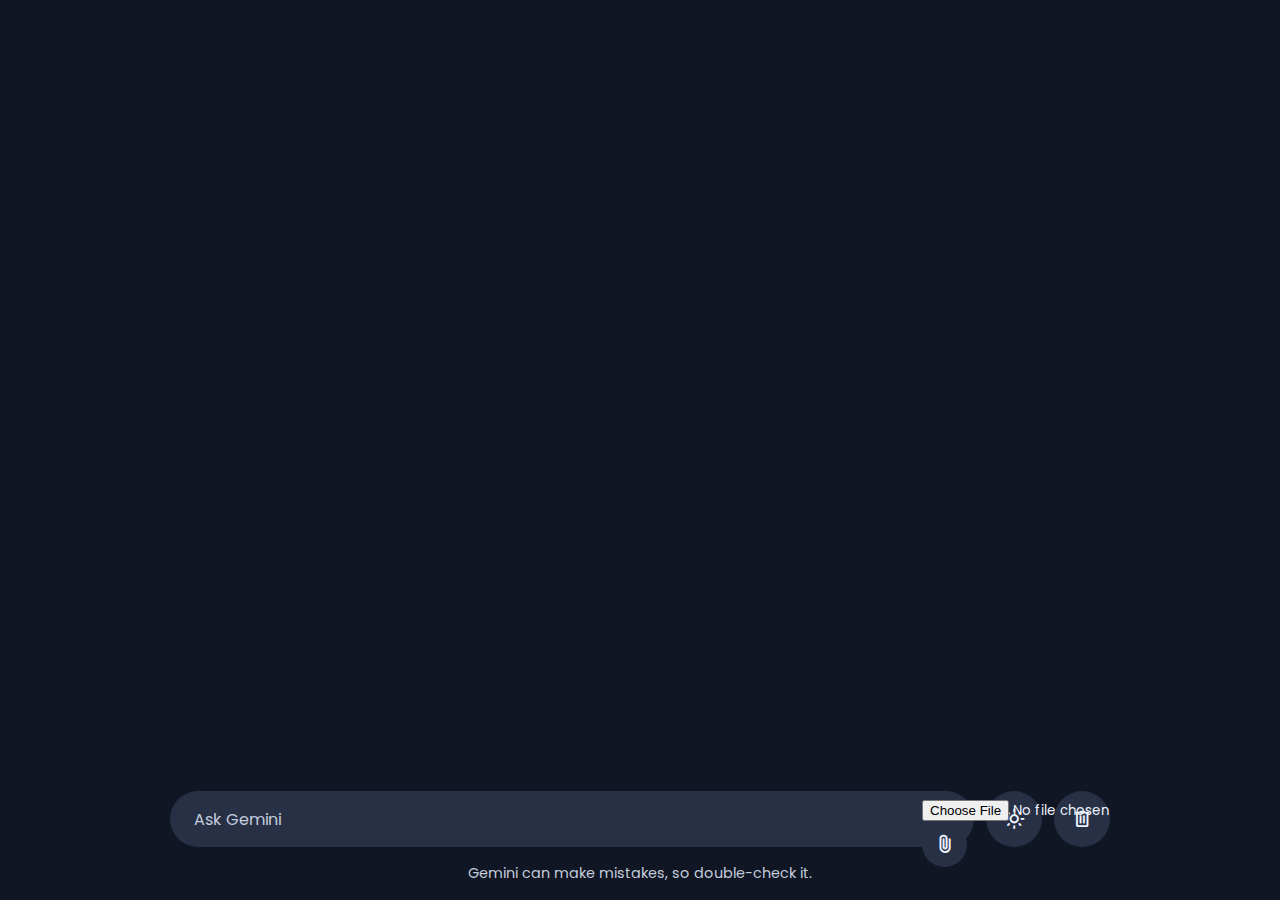
==== AI Chatbot/index.html @ 6cda78a1 "Ai Chatbot(unfinished)" ====
<!DOCTYPE html>
<html lang="en">
  <head>
    <meta charset="UTF-8" />
    <meta name="viewport" content="width=device-width, initial-scale=1.0" />
    <title>Gemini Chatbot | CodingNepal</title>
    <!-- Link Google Fonts For Icons -->
    <link
      rel="stylesheet"
      href="https://fonts.googleapis.com/css2?family=Material+Symbols+Rounded:opsz,wght,FILL,GRAD@24,400,0,0 " />
    <link rel="stylesheet" href="style.css" />
  </head>
  <body>
    <div class="container">
      <!-- App Header -->
      <header class="app-header">
        <h1 class="heading">Hello, there</h1>
        <h2 class="sub-heading">How can I help you?</h2>
      </header>
      <!-- Suggestions List -->
      <ul class="suggestions">
        <li class="suggestions-item">
          <p class="text">
            Design a home office setup for remote work under $500.
          </p>
          <span class="material-symbols-rounded"> draw </span>
        </li>
        <li class="suggestions-item">
          <p class="text">
            How can I level up my web development expertise in 2025?
          </p>
          <span class="material-symbols-rounded"> lightbulb </span>
        </li>
        <li class="suggestions-item">
          <p class="text">
            Suggest some useful tools for debugging JavaScript code.
          </p>
          <span class="material-symbols-rounded"> explore </span>
        </li>
        <li class="suggestions-item">
          <p class="text">
            Create a React JS component for the simple todo list app.
          </p>
          <span class="material-symbols-rounded"> code_blocks </span>
        </li>
      </ul>

      <!-- Chats Container -->
      <div class="chats-container"></div>

      <!-- Prompt Container -->
      <div class="prompt-container">
        <div class="prompt-wrapper">
          <form action="#" class="prompt-form">
            <input
              type="text"
              placeholder="Ask Gemini"
              class="prompt-input"
              required />
            <div class="prompt-actions">
              <!-- File Upload Wrapper -->
              <div class="file-upload-wrapper">
                <img src="#" alt="" class="file-preview" />

                <input
                  type="file"
                  id="file-input"
                  accept="image/*, .pdf, .txt, .csv" />

                <button
                  type="button"
                  class="file-icon material-symbols-rounded">
                  description
                </button>
                <button
                  id="add-file-btn"
                  type="button"
                  class="material-symbols-rounded">
                  attach_file
                </button>
                <button
                  id="cancel-file-btn"
                  type="button"
                  class="material-symbols-rounded">
                  close
                </button>
              </div>

              <button id="send-prompt-btn" class="material-symbols-rounded">
                arrow_upward
              </button>
            </div>
          </form>
          <button id="theme-toggle-btn" class="material-symbols-rounded">
            light_mode
          </button>
          <button id="delete-chats-btn" class="material-symbols-rounded">
            delete
          </button>
        </div>
        <p class="disclaimer-text">
          Gemini can make mistakes, so double-check it.
        </p>
      </div>
    </div>

    <script src="script.js"></script>
  </body>
</html>
---- AI Chatbot/style.css ----
@import url("https://fonts.googleapis.com/css2?family=Poppins:wght@400;500;600&display=swap");

* {
  margin: 0;
  padding: 0;
  box-sizing: border-box;
  font-family: "Poppins", serif;
}

:root {
  /* Dark theme colors  */
  --text-color: #edf3ff;
  --subheading-color: #97a7ca;
  --placeholder-color: #c3cdde;
  --primary-color: #101623;
  --secondary-color: #283045;
  --secondary-hover-color: #333e58;
  --scrollbar-color: #626a7f;
}

body {
  color: var(--text-color);
  background-color: var(--primary-color);
}

.container {
  overflow-y: auto;
  padding: 32px 0 60px;
  max-height: calc(100vh - 127px);
  scrollbar-color: var(--scrollbar-color);
}

.container
  :where(
    .app-header,
    .suggestions,
    .prompt-wrapper,
    .disclaimer-text,
    .message
  ) {
  margin: 0 auto;
  width: 100%;
  padding: 0 20px;
  max-width: 980px;
}
/* App Header Stylings */
.container .app-header {
  margin-top: 4vh;
}

.app-header .heading {
  font-size: 3rem;
  width: fit-content;
  background: linear-gradient(to right, #1d7efd, #8f6fff);
  background-clip: text;
  -webkit-background-clip: text;
  -webkit-text-fill-color: transparent;
}

.app-header .sub-heading {
  font-size: 2.6rem;
  margin-top: -5px;
  color: var(--subheading-color);
}

/* Suggestions list stylings */
.container .suggestions {
  display: flex;
  gap: 15px;
  margin-top: 9.5vh;
  list-style: none;
  overflow-x: auto;
  scrollbar-width: 0;
}

.container :is(.app-header, .suggestions) {
  display: none;
}

.suggestions .suggestions-item {
  width: 228px;
  padding: 18px;
  flex-shrink: 0;
  border-radius: 12px;
  background: var(--secondary-color);
  display: flex;
  flex-direction: column;
  align-items: flex-end;
  cursor: pointer;
  transition: 0.3 ease;
}

.suggestions .suggestions-item:hover {
  background: var(--secondary-hover-color);
}

.suggestions .suggestions-item .text {
  font-size: 1.1rem;
}

.suggestions .suggestions-item span {
  width: 45px;
  height: 45px;
  margin-top: 35px;
  display: flex;
  justify-content: center;
  align-self: flex-end;
  align-items: center;
  color: #1d7efd;
  background-color: var(--primary-color);
  border-radius: 50%;
}

.suggestions .suggestions-item:nth-child(2) span {
  color: #28a745;
}
.suggestions .suggestions-item:nth-child(3) span {
  color: #ffc107;
}
.suggestions .suggestions-item:nth-child(4) span {
  color: #6f42c1;
}

/* Chats container stylings */
.container .chats-container {
  display: flex;
  gap: 20px;
  flex-direction: column;
}

.chats-container .message {
  display: flex;
  gap: 11px;
  align-items: center;
}

.chats-container .bot-message .avatar {
  width: 43px;
  height: 43px;
  flex-shrink: 0;
  padding: 6px;
  align-self: flex-start;
  margin-right: -7px;
  border-radius: 50%;
  background: var(--secondary-color);
  border: 1px solid var(--secondary-hover-color);
}

.chats-container .bot-message.loading .avatar {
  animation: rotate 3s linear infinite;
}

@keyframes rotate {
  100% {
    transform: rotate(360deg);
  }
}

.chats-container .message .message-text {
  padding: 3px 16px;
  word-wrap: break-word;
  /* 如何处理元素内的空白字符： pre-line ---> 保留换行符，但会合并其他空白字符 文本会在必要时进行换行 */
  /* white-space: pre-line; */
}

.chats-container .bot-message {
  margin: 9px auto;
}

.chats-container .user-message {
  flex-direction: column;
  align-items: flex-end;
}

.chats-container .user-message .message-text {
  padding: 12px 16px;
  max-width: 75%;
  border-radius: 13px 13px 3px 13px;
  background: var(--secondary-color);
}

/* Prompt container stylings */
.prompt-container {
  position: fixed;
  bottom: 0;
  left: 0;
  width: 100%;
  padding: 16px 0;
  background: var(--primary-color);
}

.prompt-container :where(.prompt-wrapper, .prompt-form, .prompt-actions) {
  display: flex;
  gap: 12px;
  height: 56px;
  align-items: center;
}

.prompt-wrapper .prompt-form {
  width: 100%;
  height: 100%;
  border-radius: 130px;
  background-color: var(--secondary-color);
}

.prompt-form .prompt-input {
  width: 100%;
  height: 100%;
  background: none;
  border: none;
  outline: none;
  font-size: 1rem;
  padding-left: 24px;
  color: var(--text-color);
}

.prompt-form .prompt-input::placeholder {
  color: var(--placeholder-color);
}

.prompt-wrapper button {
  width: 56px;
  height: 100%;
  border: none;
  cursor: pointer;
  border-radius: 50%;
  font-size: 1.4rem;
  flex-shrink: 0;
  color: var(--text-color);
  background: var(--secondary-color);
  transition: 0.3s ease;
}

.prompt-wrapper :is(button:hover, .file-icon, #calcel-file-btn) {
  background: var(--secondary-hover-color);
}

.prompt-form .prompt-actions {
  gap: 5px;
  margin-right: 7px;
}

.prompt-wrapper .prompt-form :where(.file-upload-wrapper, button, img) {
  position: relative;
  width: 45px;
  height: 45px;
}

.prompt-form #send-prompt-btn {
  color: #fff;
  display: none;
  background: #1d7efd;
}

.prompt-form .prompt-input:valid ~ .prompt-actions #send-prompt-btn {
  display: block;
}

.prompt-form #send-prompt-btn:hover {
  background: #0264e3;
}

.prompt-form .file-upload-wrapper :where(button, img) {
  position: absolute;
  border-radius: 50%;
  object-fit: cover;
  display: none;
}

.prompt-form .file-upload-wrapper #add-file-btn,
.prompt-form .file-upload-wrapper.active.img-attached img,
.prompt-form .file-upload-wrapper.active.file-attached .file-icon,
.prompt-form .file-upload-wrapper.active:hover #cancel-file-btn {
  display: block;
}

.prompt-form .file-upload-wrapper.active #add-file-btn {
  display: none;
}

.prompt-form #cancel-file-btn {
  color: #d62939;
}

.prompt-form .file-icon {
  color: #1d7efd;
}

.prompt-container .disclaimer-text {
  text-align: center;
  font-size: 0.9rem;
  padding: 16px 20px 0;
  color: var(--placeholder-color);
}
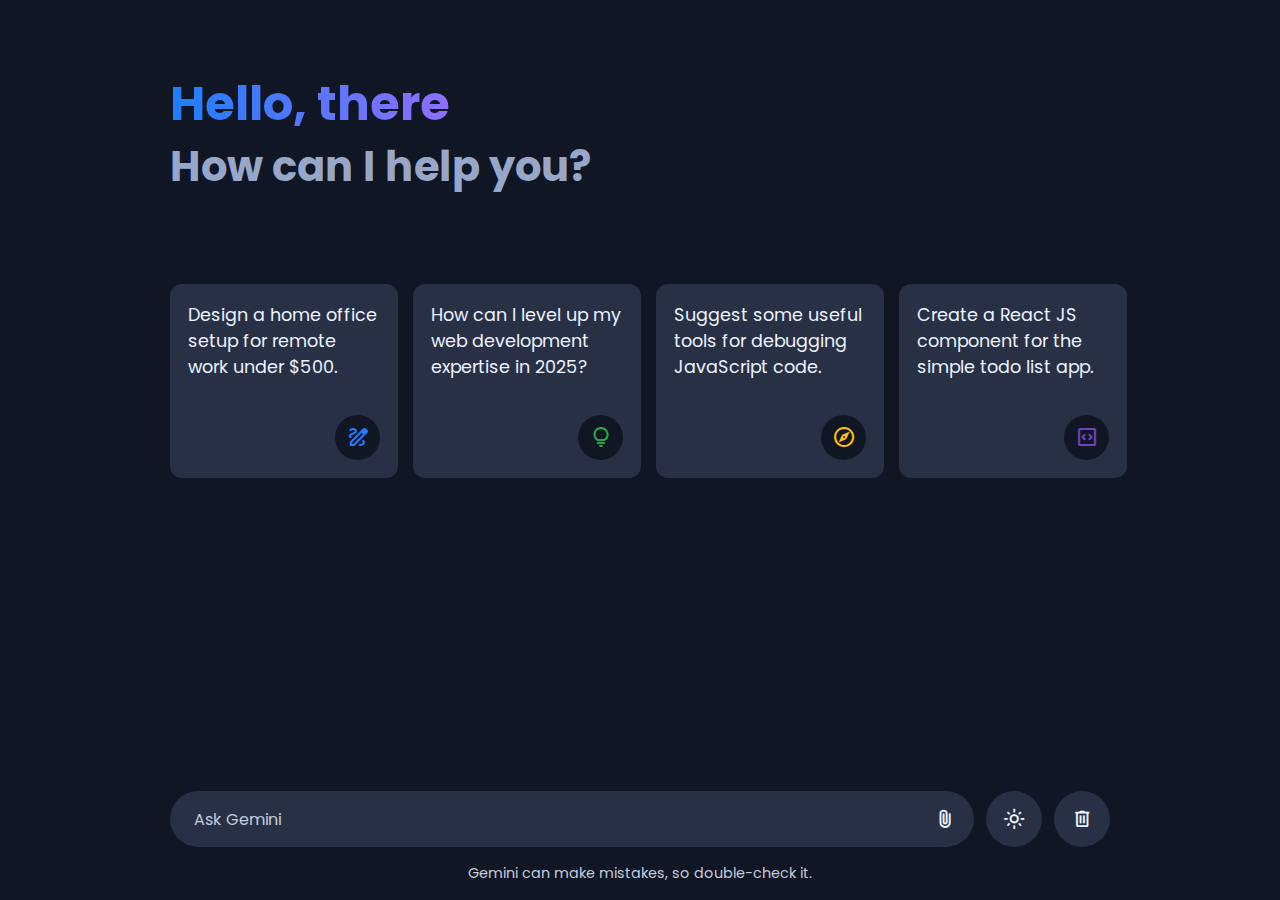
==== commit e124e18b: "Ai Chatbot(finished)" ====
--- a/AI Chatbot/index.html
+++ b/AI Chatbot/index.html
@@ -65,7 +65,8 @@
                 <input
                   type="file"
                   id="file-input"
-                  accept="image/*, .pdf, .txt, .csv" />
+                  accept="image/*, .pdf, .txt, .csv"
+                  hidden />
 
                 <button
                   type="button"
@@ -86,6 +87,12 @@
                 </button>
               </div>
 
+              <button
+                type="button"
+                id="stop-response-btn"
+                class="material-symbols-rounded">
+                stop_circle
+              </button>
               <button id="send-prompt-btn" class="material-symbols-rounded">
                 arrow_upward
               </button>
--- a/AI Chatbot/style.css
+++ b/AI Chatbot/style.css
@@ -16,6 +16,17 @@
   --secondary-color: #283045;
   --secondary-hover-color: #333e58;
   --scrollbar-color: #626a7f;
+}
+
+body.light-theme {
+  /* Dark theme colors  */
+  --text-color: #090c13;
+  --subheading-color: #7b8cae;
+  --placeholder-color: #606982;
+  --primary-color: #f3f7ff;
+  --secondary-color: #dce6f9;
+  --secondary-hover-color: #d2ddf2;
+  --scrollbar-color: #a2aac2;
 }
 
 body {
@@ -73,7 +84,7 @@
   scrollbar-width: 0;
 }
 
-.container :is(.app-header, .suggestions) {
+body.chats-active .container :where(.app-header, .suggestions) {
   display: none;
 }
 
@@ -177,6 +188,26 @@
   max-width: 75%;
   border-radius: 13px 13px 3px 13px;
   background: var(--secondary-color);
+}
+
+.chats-container .user-message .img-attachment {
+  width: 50%;
+  margin-top: -7px;
+  border-radius: 13px 3px 13px 13px;
+}
+
+.chats-container .user-message .file-attachment {
+  display: flex;
+  gap: 6px;
+  align-items: center;
+  padding: 10px;
+  margin-top: -7px;
+  border-radius: 13px 3px 13px 13px;
+  background: var(--secondary-color);
+}
+
+.chats-container .user-message .file-attachment span {
+  color: #1d7efd;
 }
 
 /* Prompt container stylings */
@@ -278,12 +309,21 @@
   display: none;
 }
 
-.prompt-form #cancel-file-btn {
+.prompt-form :is(#cancel-file-btn, #stop-response-btn:hover) {
   color: #d62939;
 }
 
 .prompt-form .file-icon {
   color: #1d7efd;
+}
+
+.prompt-form #stop-response-btn,
+body.bot-responding .prompt-form .file-upload-wrapper {
+  display: none;
+}
+
+body.bot-responding .prompt-form #stop-response-btn {
+  display: block;
 }
 
 .prompt-container .disclaimer-text {
@@ -292,3 +332,23 @@
   padding: 16px 20px 0;
   color: var(--placeholder-color);
 }
+
+/* Responsive media query code for small screens */
+@media (max-width: 768px) {
+  .container {
+    padding: 20px 0 100px;
+  }
+
+  .app-header :is(.heading, .sub-heading) {
+    font-size: 2rem;
+    line-height: 1.4;
+  }
+
+  .prompt-form .file-upload-wrapper.active #cancel-file-btn {
+    opacity: 0;
+  }
+
+  .prompt-wrapper.hide-controls :where(#theme-toggle-btn, #delete-chats-btn) {
+    display: none;
+  }
+}
